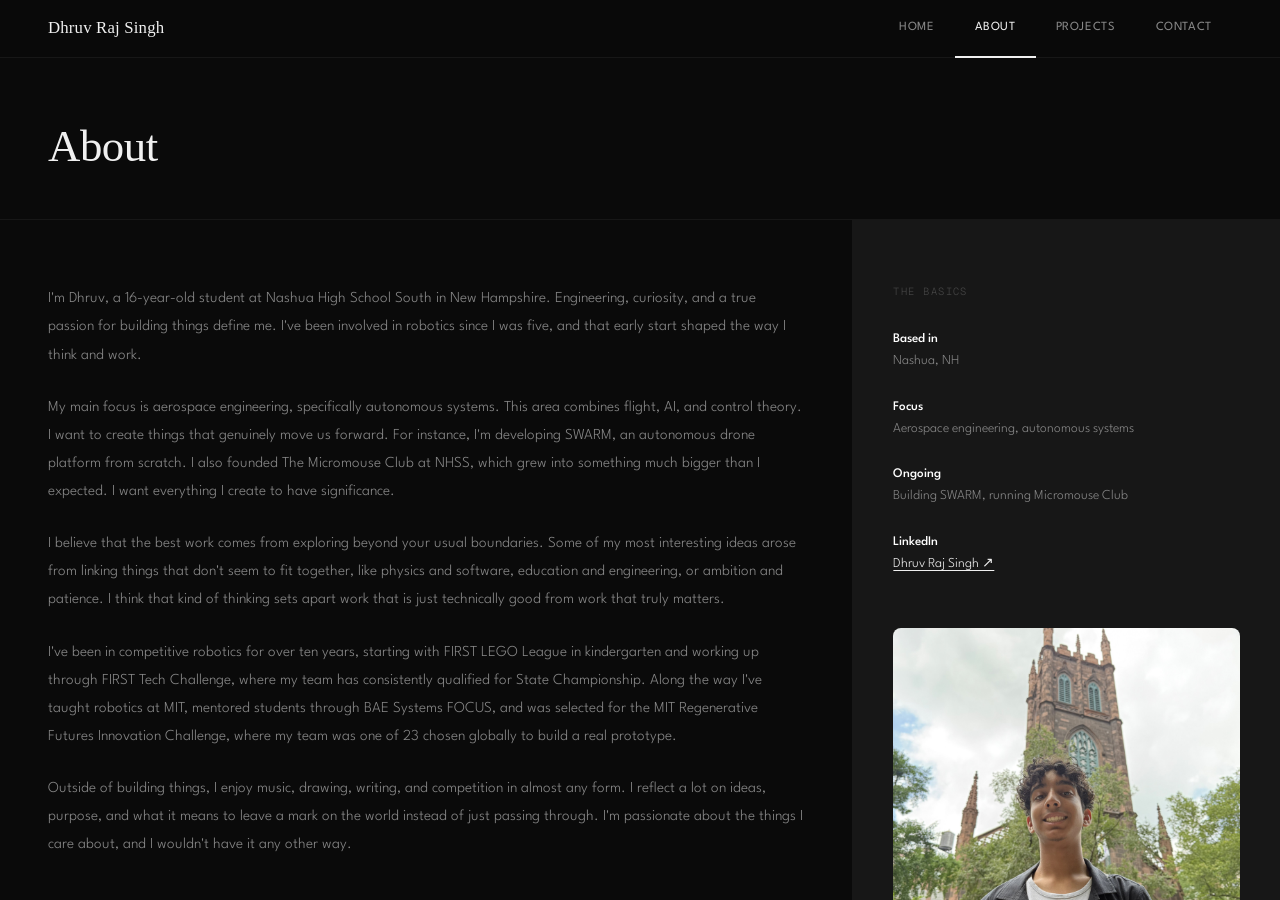
==== about.html @ 1fbe1af7 "Revision1" ====
<!DOCTYPE html>
<html lang="en">
<head>
<meta charset="UTF-8">
<link rel="icon" href="favicon.jpg" id="favicon">
<meta name="theme-color" content="#0A0A0A">
<meta name="apple-mobile-web-app-capable" content="yes">
<meta name="apple-mobile-web-app-status-bar-style" content="black">
<meta name="viewport" content="width=device-width, initial-scale=1.0">
<title>About | Dhruv Raj Singh</title>
<link rel="preconnect" href="https://fonts.googleapis.com">
<link href="https://fonts.googleapis.com/css2?family=League+Spartan:wght@300;400;500;600;700&family=Geist+Mono:wght@400&display=swap" rel="stylesheet">
<link rel="stylesheet" href="styles.css">

</head>
<body>
<nav>
  <a href="index.html" class="nav-name" style="white-space:nowrap;">Dhruv Raj Singh</a>
  <div class="nav-links">
    <a class="nav-link " href="index.html">Home</a>
    <div class="nav-dropdown" id="nav-games-wrap" style="display:none;">
      <a class="nav-link " href="games.html">Games</a>
      <div class="dropdown-menu">
        <a class="dropdown-item" href="fluxle.html">Fluxle</a>
        <a class="dropdown-item" href="hives.html">Hives</a>
      </div>
    </div>
    <a class="nav-link active" href="about.html">About</a>
    <div class="nav-dropdown">
      <a class="nav-link " href="work.html">Projects</a>
      <div class="dropdown-menu">
        <a class="dropdown-item" href="proj-swarm.html">SWARM Systems</a>
        <a class="dropdown-item" href="proj-adaptflow.html">AdaptFlow</a>
        <a class="dropdown-item" href="proj-micromouse.html">The Micromouse Club</a>
        <a class="dropdown-item" href="proj-generator.html">Flowing Water Generator</a>
        <a class="dropdown-item" href="proj-youtube.html">YouTube Channel</a>
      </div>
    </div>
    <a class="nav-link " href="contact.html">Contact</a>
  </div>
  <button id="mobile-menu-btn" onclick="toggleMobileNav()" style="display:none;align-items:center;justify-content:center;width:36px;height:36px;background:none;border:1px solid var(--border);border-radius:6px;cursor:pointer;color:var(--text);font-size:1.2rem;line-height:1;flex-shrink:0;">☰</button>
</nav>
<script>
// Show games nav if previously unlocked
(function(){
  if(localStorage.getItem('gamesUnlocked')){
    var el=document.getElementById('nav-games-wrap');
    if(el) el.style.display='';
    var m=document.getElementById('mobile-nav-games');
    if(m) m.style.display='';
  }
})();
</script>

<div class="mobile-nav" id="mobile-nav" style="display:none;">
  <a href="index.html" onclick="closeMobileNav()">Home</a>
  <a href="games.html" id="mobile-nav-games" style="display:none;" onclick="closeMobileNav()">Games</a>
  <a href="about.html" onclick="closeMobileNav()">About</a>
  <a href="work.html" onclick="closeMobileNav()">Projects</a>
  <div class="mobile-nav-sub">
    <a href="proj-swarm.html" onclick="closeMobileNav()">SWARM Systems</a>
    <a href="proj-adaptflow.html" onclick="closeMobileNav()">AdaptFlow</a>
    <a href="proj-micromouse.html" onclick="closeMobileNav()">The Micromouse Club</a>
    <a href="proj-generator.html" onclick="closeMobileNav()">Flowing Water Generator</a>
    <a href="proj-youtube.html" onclick="closeMobileNav()">YouTube Channel</a>
  </div>
  <a href="contact.html" onclick="closeMobileNav()">Contact</a>
</div>
<div class="page active" id="page-about">

  <div class="about-header reveal">
    <h2>About</h2>
  </div>

  <div class="about-body">
    <div class="about-main">
      <p class="reveal">I'm Dhruv, a 16-year-old student at Nashua High School South in New Hampshire. Engineering, curiosity, and a true passion for building things define me. I've been involved in robotics since I was five, and that early start shaped the way I think and work.</p>

      <p class="reveal">My main focus is aerospace engineering, specifically autonomous systems. This area combines flight, AI, and control theory. I want to create things that genuinely move us forward. For instance, I'm developing SWARM, an autonomous drone platform from scratch. I also founded The Micromouse Club at NHSS, which grew into something much bigger than I expected. I want everything I create to have significance.</p>

      <p class="reveal">I believe that the best work comes from exploring beyond your usual boundaries. Some of my most interesting ideas arose from linking things that don't seem to fit together, like physics and software, education and engineering, or ambition and patience. I think that kind of thinking sets apart work that is just technically good from work that truly matters.</p>

      <p class="reveal">I've been in competitive robotics for over ten years, starting with FIRST LEGO League in kindergarten and working up through FIRST Tech Challenge, where my team has consistently qualified for State Championship. Along the way I've taught robotics at MIT, mentored students through BAE Systems FOCUS, and was selected for the MIT Regenerative Futures Innovation Challenge, where my team was one of 23 chosen globally to build a real prototype.</p>

      <p class="reveal">Outside of building things, I enjoy music, drawing, writing, and competition in almost any form. I reflect a lot on ideas, purpose, and what it means to leave a mark on the world instead of just passing through. I'm passionate about the things I care about, and I wouldn't have it any other way.</p>
    </div>

    <div class="about-sidebar">
      <div class="sidebar-block reveal">
        <div class="sidebar-title">The basics</div>
        <div class="sidebar-item"><strong>Based in</strong>Nashua, NH</div>
        <div class="sidebar-item"><strong>Focus</strong>Aerospace engineering, autonomous systems</div>
        <div class="sidebar-item"><strong>Ongoing</strong>Building SWARM, running Micromouse Club</div>
        <div class="sidebar-item"><strong>LinkedIn</strong><a href="https://www.linkedin.com/in/dhruv-raj-singh-6b8441370/" target="_blank" style="color:var(--text);text-decoration:underline;text-underline-offset:3px;">Dhruv Raj Singh ↗</a></div>
      </div>

      <div class="sidebar-block reveal">
        <img src="[data-uri]" alt="Dhruv Raj Singh" style="width:100%;border-radius:8px;display:block;margin-bottom:1.5rem;">
      </div>
    </div>
  </div>

  

<footer>
    <span class="footer-l">Dhruv Raj Singh © 2026</span>
    <div style="display:flex;gap:1.5rem;align-items:center;">
      <a href="https://www.instagram.com/dhruvrsingh_" target="_blank" style="font-family:var(--font-mono);font-size:0.67rem;color:var(--muted);transition:color 0.2s;" onmouseover="this.style.color='var(--text)'" onmouseout="this.style.color='var(--muted)'">Instagram</a>
      <a href="https://github.com/dhruv-r-singh" target="_blank" style="font-family:var(--font-mono);font-size:0.67rem;color:var(--muted);transition:color 0.2s;" onmouseover="this.style.color='var(--text)'" onmouseout="this.style.color='var(--muted)'">GitHub</a>
      <a href="https://www.linkedin.com/in/dhruv-raj-singh-6b8441370/" target="_blank" style="font-family:var(--font-mono);font-size:0.67rem;color:var(--muted);transition:color 0.2s;" onmouseover="this.style.color='var(--text)'" onmouseout="this.style.color='var(--muted)'">LinkedIn</a>
    </div>
    <span class="footer-r">Nashua, NH</span>
  </footer>
</div>
<script>
function initReveal() {
  const observer = new IntersectionObserver(entries => {
    entries.forEach(e => {
      if (e.isIntersecting) { e.target.classList.add('in'); observer.unobserve(e.target); }
    });
  }, { threshold: 0.08, rootMargin: '0px 0px -30px 0px' });
  document.querySelectorAll('.reveal:not(.in)').forEach(el => observer.observe(el));
}
document.addEventListener('DOMContentLoaded', initReveal);

function toggleMobileNav() {
  const nav = document.getElementById('mobile-nav');
  const btn = document.getElementById('mobile-menu-btn');
  const isOpen = nav.style.display === 'flex';
  if (isOpen) {
    nav.style.animation = 'slideOutRight 0.28s ease-in forwards';
    setTimeout(() => { nav.style.display = 'none'; nav.style.animation = ''; }, 270);
    btn.textContent = '\u2630';
  } else {
    nav.style.display = 'flex';
    nav.style.animation = 'slideInRight 0.32s cubic-bezier(0.22,1,0.36,1) forwards';
    btn.textContent = '\u2715';
  }
}
function closeMobileNav() {
  const nav = document.getElementById('mobile-nav');
  const btn = document.getElementById('mobile-menu-btn');
  if (!nav || nav.style.display !== 'flex') return;
  nav.style.animation = 'slideOutRight 0.28s ease-in forwards';
  setTimeout(() => { nav.style.display = 'none'; nav.style.animation = ''; }, 270);
  if (btn) btn.textContent = '\u2630';
}
</script>
<script>
(function(){
  const KONAMI=[38,38,40,40,37,39,37,39,66,65];
  let idx=0;
  document.addEventListener('keydown',function(e){
    if(e.keyCode===KONAMI[idx]){idx++;if(idx===KONAMI.length){idx=0;localStorage.setItem('gamesUnlocked','1');window.location='games.html';}}
    else idx=0;
  });
})();
</script>
</body>
</html>
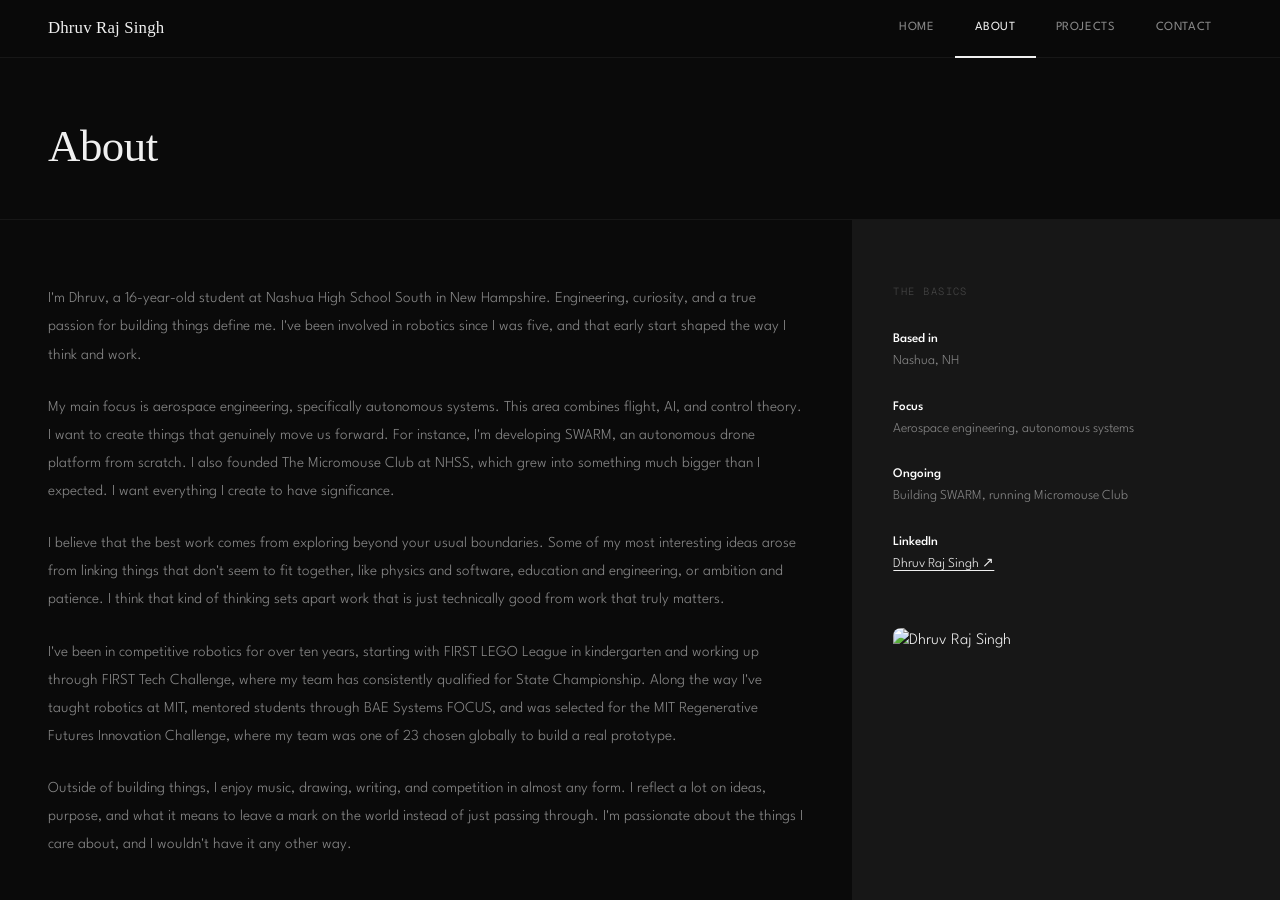
==== commit c20beac4: "Add files via upload" ====
--- a/about.html
+++ b/about.html
@@ -7,64 +7,66 @@
 <meta name="apple-mobile-web-app-capable" content="yes">
 <meta name="apple-mobile-web-app-status-bar-style" content="black">
 <meta name="viewport" content="width=device-width, initial-scale=1.0">
-<title>About | Dhruv Raj Singh</title>
+<title>Dhruv Raj Singh</title>
 <link rel="preconnect" href="https://fonts.googleapis.com">
 <link href="https://fonts.googleapis.com/css2?family=League+Spartan:wght@300;400;500;600;700&family=Geist+Mono:wght@400&display=swap" rel="stylesheet">
 <link rel="stylesheet" href="styles.css">
 
+<script src="prefetch.js" defer></script>
 </head>
 <body>
 <nav>
-  <a href="index.html" class="nav-name" style="white-space:nowrap;">Dhruv Raj Singh</a>
+  <a href="/" class="nav-name" style="white-space:nowrap;">Dhruv Raj Singh</a>
   <div class="nav-links">
-    <a class="nav-link " href="index.html">Home</a>
+    <a class="nav-link " href="/">Home</a>
     <div class="nav-dropdown" id="nav-games-wrap" style="display:none;">
-      <a class="nav-link " href="games.html">Games</a>
+      <a class="nav-link " href="games">Games</a>
       <div class="dropdown-menu">
-        <a class="dropdown-item" href="fluxle.html">Fluxle</a>
-        <a class="dropdown-item" href="hives.html">Hives</a>
+        <a class="dropdown-item" href="fluxle">Fluxle</a>
+        <a class="dropdown-item" href="hives">Hives</a>
       </div>
     </div>
-    <a class="nav-link active" href="about.html">About</a>
+    <a class="nav-link active" href="about">About</a>
     <div class="nav-dropdown">
-      <a class="nav-link " href="work.html">Projects</a>
+      <a class="nav-link " href="work">Projects</a>
       <div class="dropdown-menu">
-        <a class="dropdown-item" href="proj-swarm.html">SWARM Systems</a>
-        <a class="dropdown-item" href="proj-adaptflow.html">AdaptFlow</a>
-        <a class="dropdown-item" href="proj-micromouse.html">The Micromouse Club</a>
-        <a class="dropdown-item" href="proj-generator.html">Flowing Water Generator</a>
-        <a class="dropdown-item" href="proj-youtube.html">YouTube Channel</a>
+        <a class="dropdown-item" href="proj-traceworks">Traceworks</a>
+        <a class="dropdown-item" href="proj-swarm">SWARM Systems</a>
+        <a class="dropdown-item" href="proj-adaptflow">AdaptFlow</a>
+        <a class="dropdown-item" href="proj-micromouse">The Micromouse Club</a>
+        <a class="dropdown-item" href="proj-generator">Flowing Water Generator</a>
+        <a class="dropdown-item" href="proj-youtube">YouTube Channel</a>
       </div>
     </div>
-    <a class="nav-link " href="contact.html">Contact</a>
+    <a class="nav-link " href="contact">Contact</a>
   </div>
   <button id="mobile-menu-btn" onclick="toggleMobileNav()" style="display:none;align-items:center;justify-content:center;width:36px;height:36px;background:none;border:1px solid var(--border);border-radius:6px;cursor:pointer;color:var(--text);font-size:1.2rem;line-height:1;flex-shrink:0;">☰</button>
 </nav>
 <script>
-// Show games nav if previously unlocked
 (function(){
-  if(localStorage.getItem('gamesUnlocked')){
+  if(sessionStorage.getItem('gamesUnlocked')){
     var el=document.getElementById('nav-games-wrap');
-    if(el) el.style.display='';
+    if(el)el.style.display='';
     var m=document.getElementById('mobile-nav-games');
-    if(m) m.style.display='';
+    if(m)m.style.display='';
   }
 })();
 </script>
 
 <div class="mobile-nav" id="mobile-nav" style="display:none;">
-  <a href="index.html" onclick="closeMobileNav()">Home</a>
-  <a href="games.html" id="mobile-nav-games" style="display:none;" onclick="closeMobileNav()">Games</a>
-  <a href="about.html" onclick="closeMobileNav()">About</a>
-  <a href="work.html" onclick="closeMobileNav()">Projects</a>
+  <a href="/" onclick="closeMobileNav()">Home</a>
+  <a href="games" id="mobile-nav-games" style="display:none;" onclick="closeMobileNav()">Games</a>
+  <a href="about" onclick="closeMobileNav()">About</a>
+  <a href="work" onclick="closeMobileNav()">Projects</a>
   <div class="mobile-nav-sub">
-    <a href="proj-swarm.html" onclick="closeMobileNav()">SWARM Systems</a>
-    <a href="proj-adaptflow.html" onclick="closeMobileNav()">AdaptFlow</a>
-    <a href="proj-micromouse.html" onclick="closeMobileNav()">The Micromouse Club</a>
-    <a href="proj-generator.html" onclick="closeMobileNav()">Flowing Water Generator</a>
-    <a href="proj-youtube.html" onclick="closeMobileNav()">YouTube Channel</a>
+    <a href="proj-traceworks" onclick="closeMobileNav()">Traceworks</a>
+    <a href="proj-swarm" onclick="closeMobileNav()">SWARM Systems</a>
+    <a href="proj-adaptflow" onclick="closeMobileNav()">AdaptFlow</a>
+    <a href="proj-micromouse" onclick="closeMobileNav()">The Micromouse Club</a>
+    <a href="proj-generator" onclick="closeMobileNav()">Flowing Water Generator</a>
+    <a href="proj-youtube" onclick="closeMobileNav()">YouTube Channel</a>
   </div>
-  <a href="contact.html" onclick="closeMobileNav()">Contact</a>
+  <a href="contact" onclick="closeMobileNav()">Contact</a>
 </div>
 <div class="page active" id="page-about">
 
@@ -95,7 +97,7 @@
       </div>
 
       <div class="sidebar-block reveal">
-        <img src="[data-uri]